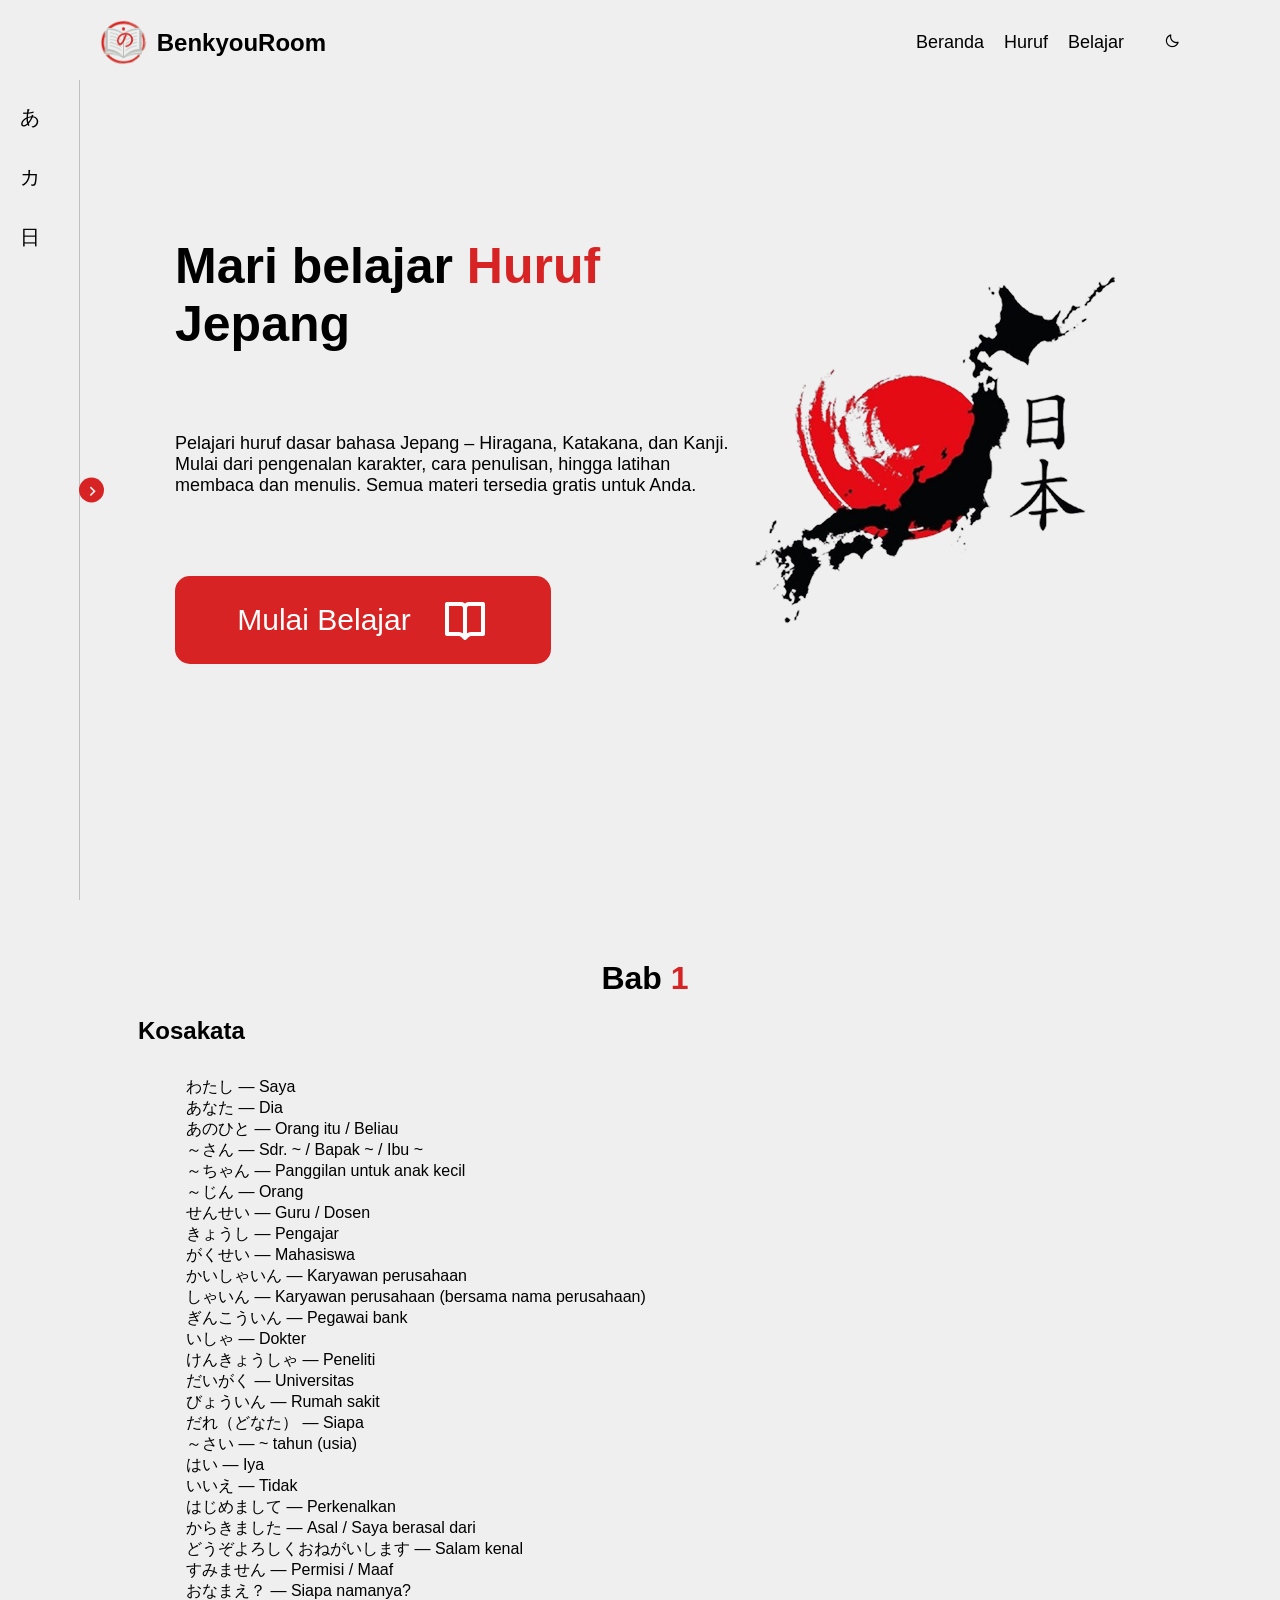
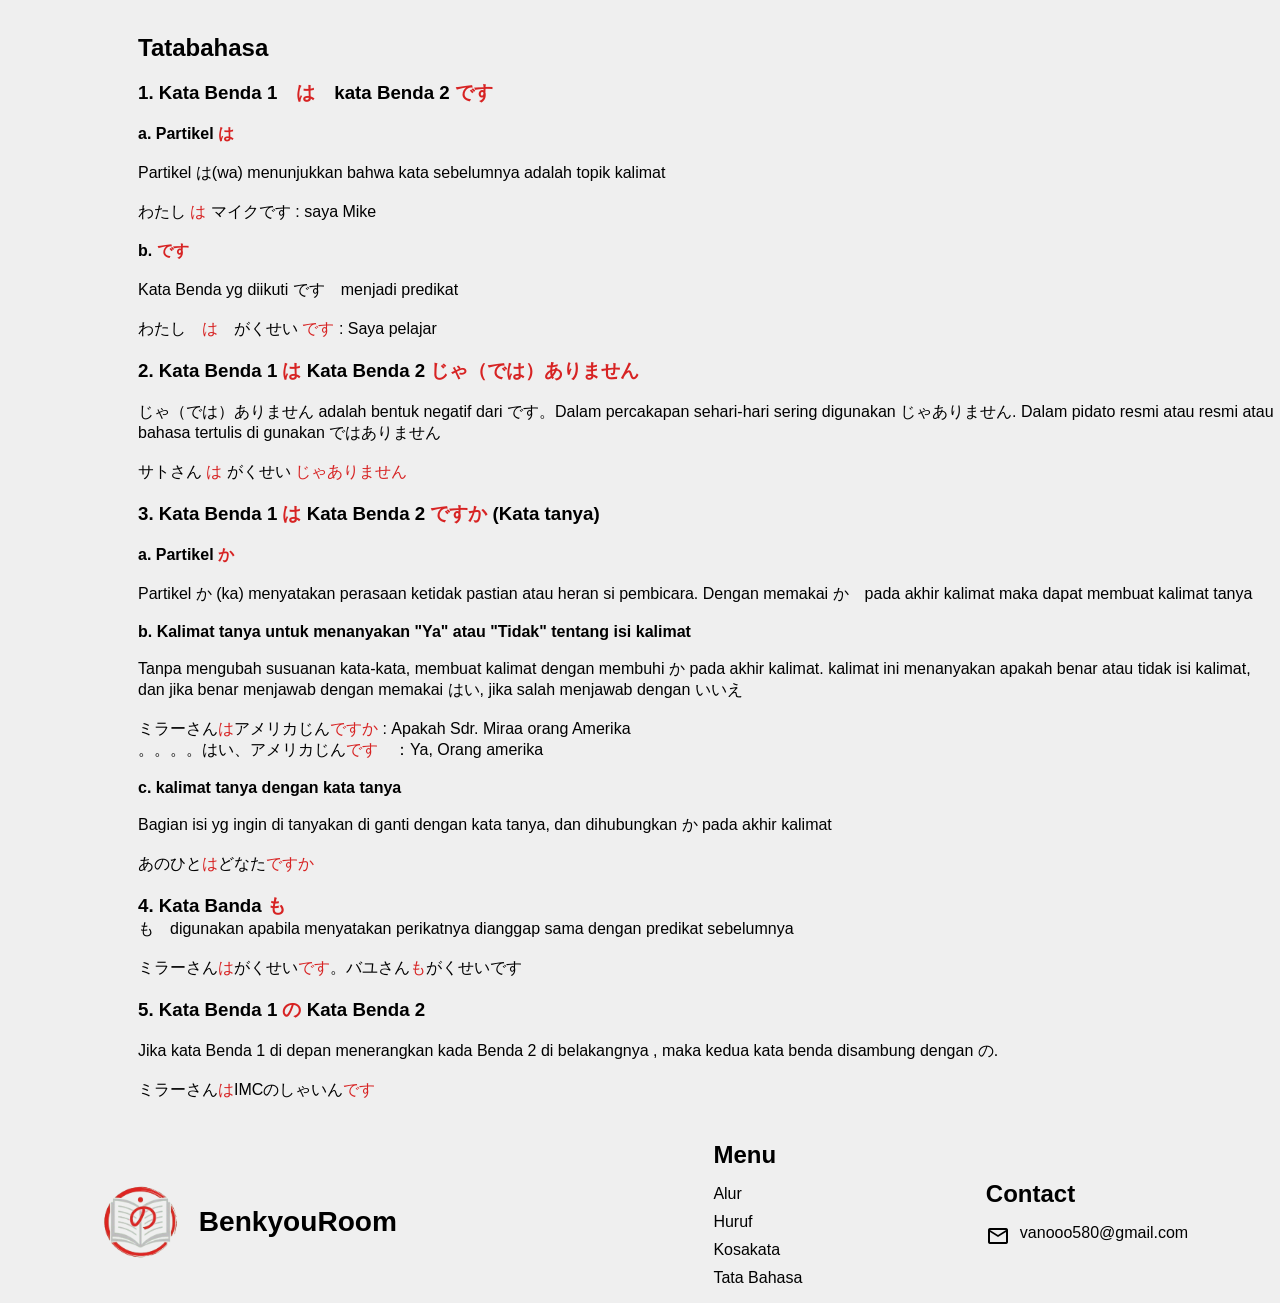
==== belajar.html @ 786892a7 "g" ====
<!DOCTYPE html>
<html lang="en">
  <head>
    <meta charset="UTF-8" />
    <meta name="viewport" content="width=device-width, initial-scale=1.0" />
    <title>BenkyouRoom</title>
    <link rel="stylesheet" href="style.css" />
    <link rel="shortcut icon" href="img/favicon.png" type="image/x-icon">
    <link href="https://unpkg.com/boxicons@2.1.4/css/boxicons.min.css" rel="stylesheet" />
    <link href="https://fonts.googleapis.com/css2?family=Material+Symbols+Outlined" rel="stylesheet" />
  </head>
  <body>
    <!-- Loading -->
    <!-- <div id="loading">
      <div class="loader"></div>
    </div> -->

    <!-- Navbar -->
    <div id="appearance">
    <nav class="nav1">
      <div class="img1">
        <img src="/img/logo.png" alt="icon" />
        <h1>BenkyouRoom</h1>
    </div>

      <i class='bx bx-menu' id="menu-icon"></i>

      <ul class="navbar1">
        <li><a href="#">Beranda</a></li>
        <li><a href="huruf.html">Huruf</a></li>
        <li><a href="belajar.html">Belajar</a></li>
        <li><div class="bottom-content">
          <li class="mode">
            <div class="moon-sun">
              <i class="bx bx-moon icon moon icon-mode toggle-mode"></i>
              <span class="mode-text text">Dark Mode</span>
            </div>
          </li>
        </div></li>
      </ul>
    
    </nav>
    
      <!-- Sidebar -->
      <div class="sidebar close">
        <i class="bx bx-chevron-right toggle"></i>
  
        <div class="menu-bar">
          <div class="menu">
            <ul class="menu-links">
              <li class="nav-link">
                <a href="#hiragana">
                  <i class="bx icon">あ</i>
                  <span class="text nav-text">Hiragana</span>
                </a>
              </li>
  
              <li class="nav-link">
                <a href="#katakana">
                  <i class="bx icon">カ</i>
                  <span class="text nav-text">Katakana</span>
                </a>
              </li>
  
              <li class="nav-link">
                <a href="#kanji">
                  <i class="bx icon">日</i>
                  <span class="text nav-text">Kanji</span>
                </a>
              </li>
            </ul>
          </div>
        </div>
      </div>

      <main class="container">
        <div class="hero-section" id="beranda">
          <div class="text">
            <h1 class="header">Mari belajar <span class="red">Huruf</span> Jepang</h1>
            <p class="descrip">
            Pelajari huruf dasar bahasa Jepang – Hiragana, Katakana, dan Kanji.
            Mulai dari pengenalan karakter, cara penulisan, hingga latihan membaca dan menulis.
            Semua materi tersedia gratis untuk Anda.
          </p>

            <div class="btn">
              <button id="btnMulai">Mulai Belajar <i class="bx bx-book-open icon"></i></button>
            </div>
          </div>

          <div class="img-wrapper">
            <img class="pulau_black" src="img/pulau_black.png" width="100%" />
            <img class="pulau_with" src="img/pulau_with.png " width="110%" />
          </div>
        </div>

        <div class="huruf-container" id="bab1">
          <h1 class="title">Bab <span class="red">1</span></h1>
          <h2 class="text-left">Kosakata</h2>

          <div class="kosakata">
            <ul class="huruf-jepang">
              <li><span class="jp">わたし</span> — <span class="id">Saya</span></li>
              <li><span class="jp">あなた</span> — <span class="id">Dia</span></li>
              <li><span class="jp">あのひと</span> — <span class="id">Orang itu / Beliau</span></li>
              <li><span class="jp">～さん</span> — <span class="id">Sdr. ~ / Bapak ~ / Ibu ~</span></li>
              <li><span class="jp">～ちゃん</span> — <span class="id">Panggilan untuk anak kecil</span></li>
              <li><span class="jp">～じん</span> — <span class="id">Orang</span></li>
              <li><span class="jp">せんせい</span> — <span class="id">Guru / Dosen</span></li>
              <li><span class="jp">きょうし</span> — <span class="id">Pengajar</span></li>
              <li><span class="jp">がくせい</span> — <span class="id">Mahasiswa</span></li>
              <li><span class="jp">かいしゃいん</span> — <span class="id">Karyawan perusahaan</span></li>
              <li><span class="jp">しゃいん</span> — <span class="id">Karyawan perusahaan (bersama nama perusahaan)</span></li>
              <li><span class="jp">ぎんこういん</span> — <span class="id">Pegawai bank</span></li>
              <li><span class="jp">いしゃ</span> — <span class="id">Dokter</span></li>
              <li><span class="jp">けんきょうしゃ</span> — <span class="id">Peneliti</span></li>
              <li><span class="jp">だいがく</span> — <span class="id">Universitas</span></li>
              <li><span class="jp">びょういん</span> — <span class="id">Rumah sakit</span></li>
              <li><span class="jp">だれ（どなた）</span> — <span class="id">Siapa</span></li>
              <li><span class="jp">～さい</span> — <span class="id">~ tahun (usia)</span></li>
              <li><span class="jp">はい</span> — <span class="id">Iya</span></li>
              <li><span class="jp">いいえ</span> — <span class="id">Tidak</span></li>
              <li><span class="jp">はじめまして</span> — <span class="id">Perkenalkan</span></li>
              <li><span class="jp">からきました</span> — <span class="id">Asal / Saya berasal dari</span></li>
              <li><span class="jp">どうぞよろしくおねがいします</span> — <span class="id">Salam kenal</span></li>
              <li><span class="jp">すみません</span> — <span class="id">Permisi / Maaf</span></li>
              <li><span class="jp">おなまえ？</span> — <span class="id">Siapa namanya?</span></li>
            </ul>
          </div>

          <div class="materi text-left">
            <h2>Tatabahasa</h2>
            <br />
            <h3>1. Kata Benda 1　<span class="red">は</span>　kata Benda 2 <span class="red">です</span></h3>
            <br />
            <h4>a. Partikel <span class="red">は</span></h4>
            <br />
            <p>Partikel は(wa) menunjukkan bahwa kata sebelumnya adalah topik kalimat</p>
            <br />
            <p>わたし <span class="red">は</span> マイクです : saya Mike</p>
            <br />
            <h4>b. <span class="red">です</span></h4>
            <br />
            <p>Kata Benda yg diikuti です　menjadi predikat</p>
            <br />
            <p>わたし　<span class="red">は</span>　がくせい <span class="red">です</span> : Saya pelajar</p>
            <br />

            <h3>2. Kata Benda 1 <span class="red">は</span> Kata Benda 2 <span class="red">じゃ（では）ありません</span></h3>
            <br />
            <p>じゃ（では）ありません adalah bentuk negatif dari です。Dalam percakapan sehari-hari sering digunakan じゃありません. Dalam pidato resmi atau resmi atau bahasa tertulis di gunakan ではありません</p>
            <br />
            <p>サトさん <span class="red">は</span> がくせい <span class="red">じゃありません</span></p>
            <br />

            <h3>3. Kata Benda 1 <span class="red">は</span> Kata Benda 2 <span class="red">ですか </span>(Kata tanya)</h3>
            <br />
            <h4>a. Partikel <span class="red">か</span></h4>
            <br />
            <p>Partikel か (ka) menyatakan perasaan ketidak pastian atau heran si pembicara. Dengan memakai か　pada akhir kalimat maka dapat membuat kalimat tanya</p>
            <br />
            <h4>b. Kalimat tanya untuk menanyakan "Ya" atau "Tidak" tentang isi kalimat</h4>
            <br />
            <p>
              Tanpa mengubah susuanan kata-kata, membuat kalimat dengan membuhi か pada akhir kalimat. kalimat ini menanyakan apakah benar atau tidak isi kalimat, dan jika benar menjawab dengan memakai はい, jika salah menjawab dengan
              いいえ　
            </p>
            <br />
            <p>ミラーさん<span class="red">は</span>アメリカじん<span class="red">ですか</span> : Apakah Sdr. Miraa orang Amerika</p>
            <p>。。。。はい、アメリカじん<span class="red">です</span>　：Ya, Orang amerika</p>
            <br />
            <h4>c. kalimat tanya dengan kata tanya</h4>
            <br />
            <p>Bagian isi yg ingin di tanyakan di ganti dengan kata tanya, dan dihubungkan か pada akhir kalimat</p>
            <br />
            <p>あのひと<span class="red">は</span>どなた<span class="red">ですか</span></p>
            <br />
            <h3>4. Kata Banda <span class="red">も</span></h3>
            <p>も　digunakan apabila menyatakan perikatnya dianggap sama dengan predikat sebelumnya</p>
            <br />
            <p>ミラーさん<span class="red">は</span>がくせい<span class="red">です</span>。バユさん<span class="red">も</span>がくせい<span class="red"></span>です</p>
            <br />
            <h3>5. Kata Benda 1 <span class="red">の</span> Kata Benda 2</h3>
            <br />
            <p>Jika kata Benda 1 di depan menerangkan kada Benda 2 di belakangnya , maka kedua kata benda disambung dengan の.</p>
            <br />
            <p>ミラーさん<span class="red">は</span>IMCのしゃいん<span class="red">です</span></p>
          </div>
        </div>

      </main>

      <footer class="container">
        <div class="footer-container">
          <div class="logo">
            <img src="img/logo.png" alt="Logo" width="18%">
            <h3>BenkyouRoom</h3>
          </div>
          <div class="menu">
            <h2>Menu</h2>
            <ul class="jarak">
              <li>Alur</li>
              <li>Huruf</li>
              <li>Kosakata</li>
              <li>Tata Bahasa</li>
            </ul>
          </div>
          <div class="contact">
            <h2>Contact</h2>
           <div class="contact-container jarak">
            <span class="material-symbols-outlined">
              mail
              </span>
            <p>vanooo580@gmail.com</p>
           </div>
          </div>
        </div>
      </footer>
    </div>
    <script src="script.js"></script>
  </body>
</html>
---- style.css ----
* {
    font-family: sans-serif;
    margin: 0;
    padding: 0;
    box-sizing: border-box;
}

:root {
    /* === Colors === */
    --body-color: #E4E9F7;
    --sidebar-color: #efefef;
    --primary-color: #D72323;
    --primary-color-light: #F6F5FF;
    --toggle-color: #DDD;
    --text-color: #000;

    /* === Transition === */
    --tran-02: all 0.2s ease;
    --tran-03: all 0.3s ease;
    --tran-04: all 0.4s ease;
    --tran-05: all 0.5s ease;
}

html {
    scroll-behavior: smooth;
}

body {
    height: 100vh;
    background-color: var(--sidebar-color);
    transition: var(--tran-05);
}

body.dark {
    --body-color: #18191a;
    --sidebar-color: #242526;
    --primary-color: #3A3B3C;
    --primary-color-light: #3a3b3c;
    --toggle-color: #fff;
    --text-color: #ccc;
}

body.dark .sidebar .toggle {
    color: var(--text-color);
}

/* ==== Loading ==== */
#loading {
    margin: 0;
    height: 100vh;
    display: flex;
    justify-content: center;
    align-items: center;
}

.loader {
    width: 50px;
    aspect-ratio: 1;
    border-radius: 50%;
    border: 8px solid #f83838;
    animation: l20-1 0.8s infinite linear alternate, l20-2 1.6s infinite linear;
}

@keyframes l20-1 {
    0% {
        clip-path: polygon(50% 50%, 0 0, 50% 0%, 50% 0%, 50% 0%, 50% 0%, 50% 0%)
    }

    12.5% {
        clip-path: polygon(50% 50%, 0 0, 50% 0%, 100% 0%, 100% 0%, 100% 0%, 100% 0%)
    }

    25% {
        clip-path: polygon(50% 50%, 0 0, 50% 0%, 100% 0%, 100% 100%, 100% 100%, 100% 100%)
    }

    50% {
        clip-path: polygon(50% 50%, 0 0, 50% 0%, 100% 0%, 100% 100%, 50% 100%, 0% 100%)
    }

    62.5% {
        clip-path: polygon(50% 50%, 100% 0, 100% 0%, 100% 0%, 100% 100%, 50% 100%, 0% 100%)
    }

    75% {
        clip-path: polygon(50% 50%, 100% 100%, 100% 100%, 100% 100%, 100% 100%, 50% 100%, 0% 100%)
    }

    100% {
        clip-path: polygon(50% 50%, 50% 100%, 50% 100%, 50% 100%, 50% 100%, 50% 100%, 0% 100%)
    }
}

@keyframes l20-2 {
    0% {
        transform: scaleY(1) rotate(0deg)
    }

    49.99% {
        transform: scaleY(1) rotate(135deg)
    }

    50% {
        transform: scaleY(-1) rotate(0deg)
    }

    100% {
        transform: scaleY(-1) rotate(-135deg)
    }
}

/* ===== TOP NAVBAR ===== */
nav {
    position: fixed;
    top: 0;
    left: 0;
    width: 100%;
    padding: 20px 100px;
    z-index: 1000;
    display: flex;
    justify-content: space-between;
    align-items: center;
    margin-bottom: 1rem;
    background-color: var(--sidebar-color);
}

.nav1 .img1 {
    display: flex;
    align-items: center;
    gap: 10px;
    color: var(--text-color);
}


.nav1 .img1 img {
    width: 12%;
}

.navbar1 {
    list-style: none;
    display: flex;
    gap: 20px;
    align-items: center;
}

.navbar1 li a {
    text-decoration: none;
    color: var(--text-color);
    font-size: 18px;
    font-weight: 500;
    transition: var(--tran-04);

}

.navbar1 li a:hover {
    color: var(--primary-color);
}

#menu-icon {
    font-size: 36px;
    color: #333;
    display: none;
}

.navbar1 .mode {
    color: var(--text-color);
}

.navbar1 .mode .moon-sun span {
    display: none;
}

/* ==== Sidebar ==== */
.sidebar {
    position: fixed;
    top: 80px;
    left: 0;
    height: calc(100% - 80px);
    width: 250px;
    background-color: var(--sidebar-color);
    transition: var(--tran-05);
    z-index: 1000;
    border-right: 1px solid rgba(0, 0, 0, 0.2);
}

body.dark .sidebar {
    border-right: 1px solid rgba(255, 255, 255, 0.2);
}

.sidebar.close {
    width: 80px;
}

.sidebar li {
    height: 50px;
    margin-top: 10px;
    list-style: none;
    display: flex;
    align-items: center;
}

.sidebar li .icon {
    display: flex;
    align-items: center;
    justify-content: center;
    font-size: 20px;
    min-width: 60px;
}

.sidebar li .icon,
.sidebar li .text {
    color: var(--text-color);
    transition: var(--tran-02);
}

.sidebar .text {
    font-size: 16px;
    font-weight: 500;
    color: var(--text-color);
    transition: var(--tran-04);
    white-space: nowrap;
    opacity: 1;
}

.sidebar.close .text {
    opacity: 0;
}

.sidebar .toggle {
    position: absolute;
    top: 50%;
    right: -25px;
    height: 25px;
    width: 25px;
    background-color: var(--primary-color);
    display: flex;
    align-items: center;
    justify-content: center;
    border-radius: 50%;
    transform: translateY(-50%) rotate(180deg);
    color: var(--sidebar-color);
    font-size: 20px;
}

.sidebar.close .toggle {
    transform: translateY(-50%);
}

body.dark .sidebar .toggle {
    color: var(--text-color);
}

.sidebar li a {
    height: 100%;
    width: 100%;
    display: flex;
    align-items: center;
    text-decoration: none;
    border-radius: 6px;
    transition: var(--tran-04);
}

.sidebar li a:hover {
    background-color: var(--primary-color);
}

.sidebar li a:hover .icon,
.sidebar li a:hover .text {
    color: var(--sidebar-color);
}

body.dark li a:hover .icon,
body.dark li a:hover .text {
    color: var(--text-color);
}

.sidebar .menu-bar {
    height: calc(100% - 10px);
    display: flex;
    flex-direction: column;
    justify-content: space-between;
}

/* ==== Hero section ==== */
.container {
    margin-left: 250px;
}

.hero-section {
    display: flex;
    justify-content: center;
    align-items: center;
    gap: 20px;
    height: 100vh;
}

.jarak {
    margin: 1rem 0;

}

body.dark .container {
    color: var(--text-color);
}

.sidebar.close~.container {
    margin-left: 10px;
}

.container .text {
    width: 35rem;
    font-size: 25px;
    display: flex;
    flex-direction: column;
    gap: 80px;
}

.container .descrip {
    font-size: large;
}

.red {
    color: #D72323;
}

.btn button {
    background-color: #D72323;
    padding: 20px;
    border: none;
    border-radius: 15px;
    color: #fff;
    width: 376px;
    font-size: 30px;
    display: flex;
    align-items: center;
    justify-content: center;
    gap: 30px;
    cursor: pointer;
    transition: transform 0.4s ease, box-shadow 0.4s ease;
}

.btn a {
    text-decoration: none;
}

.btn button:hover {
    transform: translateY(-20px);
    transition: var(--tran-05);
}

.btn button .icon {
    font-size: 3rem;
}

.pulau_black {
    display: block;
}

.pulau_with {
    display: none;
}

body.dark .pulau_black {
    display: none;
}

body.dark .pulau_with {
    display: block;
}

/* ≒＝＝＝ Table ==== */
.huruf-container {
    width: 100%;
    display: flex;
    flex-direction: column;
    justify-content: center;
    padding: 40px 0;
}

.huruf-wrapper {
    display: flex;
    align-items: center;
    justify-content: center;
    margin-top: 2rem;
}

.title {
    text-align: center;
    font-size: 32px;
    font-weight: bold;
    margin: 20px;
}

table {
    border-collapse: collapse;
    margin-top: 2rem;
}

table td {
    width: 80px;
    height: 80px;
    border: 1px solid #000;
    text-align: center;
    vertical-align: middle;
    font-size: 28px;
    font-weight: bold;
    position: relative;
}

table td:hover {
    background-color: var(--primary-color);
    color: #fff;
    transform: scale(1.15);
    outline: 1px solid #000;
    border-radius: 10px;
    cursor: pointer;
}

body.dark table td {
    border-color: #fff;
}

table td span {
    display: block;
    font-size: 14px;
    margin-top: 4px;
    font-weight: normal;
}


/* ==== Alur ==== */

#alur {
    width: 100%;
    display: flex;
    flex-direction: column;
    align-items: center;
    margin-top: 3rem;
}

#alur .title {
    font-size: 40px;
    margin-bottom: 2rem;
}

#alur .title .red {
    color: #D72323;
}

.huruf-wrapper {
    display: flex;
    justify-content: center;
    flex-wrap: wrap;
    gap: 2rem;
}

.box {
    width: 250px;
    background: var(--body-color);
    border-radius: 15px;
    padding: 30px;
    text-align: center;
    box-shadow: 0px 5px 15px rgba(0, 0, 0, 0.12);
    transition: 0.3s;
}

.box:hover {
    transform: translateY(-5px);
    box-shadow: 0px 8px 20px rgba(0, 0, 0, 0.15);
}

.box h1,
.box i {
    font-size: 70px;
    margin-bottom: 10px;
    color: #D72323;
}


.box h4 {
    font-size: 18px;
    color: var(--text-color);
    margin-bottom: 3px;
}

.box h2 {
    font-size: 20px;
    color: #D72323;
    margin-bottom: 12px;
}

.box span {
    display: block;
    width: 80%;
    height: 3px;
    background: #D72323;
    margin: 0 auto 15px auto;
    border-radius: 10px;
}

.box ul {
    list-style: none;
    padding: 0;
}

.box ul li {
    font-size: 15px;
    text-align: center;
}


/* ==== footer ==== */

.footer-container {
    width: 100%;
    display: flex;
    align-items: center;
    justify-content: space-around;
}

.footer-container .logo {
    display: flex;
    align-items: center;
    font-size: x-large;
    gap: 20px;
}

.footer-container .menu ul li {
    list-style: none;
    margin-bottom: 10px;
}

.footer-container .contact-container {
    display: flex;
    gap: 10px;
}

.tag {
    text-align: center;
    padding: 10px;
    background-color: #000;
    color: var(--body-color);
}

body.dark footer,
body.dark footer .tag {
    color: var(--text-color);
}

/* ==== Bab ==== */
.text-left {
    margin-left: 8rem;
}

.huruf-jepang {
    margin-left: 11rem;
    margin-top: 2rem;
    margin-bottom: 2rem;
}

.huruf-jepang,
.romaji {
    list-style: none;
}

/* ==== Tablet ==== */

@media only screen and (min-width: 577px) and (max-width: 768px) {

    .sidebar {
        width: 190px;
    }

    .sidebar.close {
        width: 70px;
    }

    .sidebar li .icon {
        font-size: 18px;
        min-width: 50px;
    }

    .sidebar .text {
        font-size: 14px;
    }

    .sidebar .toggle {
        right: -22px;
        height: 30px;
        width: 30px;
        font-size: 18px;
    }

    .menu-bar .mode .moon-sun {
        width: 50px;
    }

    .toggle-switch .switch {
        height: 20px;
        width: 40px;
    }

    .switch::before {
        height: 13px;
        width: 13px;
        left: 4px;
    }

    .sidebar~.container {
        margin-left: 200px;
        transition: var(--tran-05);
    }

    .sidebar.close~.container {
        margin-left: 70px;
    }

    .hero-section {
        flex-direction: column;
        justify-content: center;
        align-items: center;
        text-align: center;
        height: auto;
        padding: 50px 0;
        gap: 40px;
        margin-top: 3rem;
    }

    .container .text {
        width: 90%;
        font-size: 20px;
        gap: 40px;
    }

    .container .text .header {
        font-size: 32px;
        line-height: 1.3;
    }

    .descrip {
        font-size: 17px;
    }

    /* ===== BUTTON ===== */
    .btn button {
        width: 260px;
        font-size: 22px;
        padding: 15px;
        gap: 15px;
        margin-left: 10rem;
    }

    .btn button .icon {
        font-size: 2.2rem;
    }

    .img-wrapper {
        width: 80%;
        display: flex;
        justify-content: center;
    }

    .pulau_black,
    .pulau_with {
        width: 100%;
    }

    .nav-menu {
        gap: 20px;
    }

    .nav-logo {
        width: 45px;
    }

    .nav-title {
        font-size: 22px;
    }

    .huruf-wrapper {
        width: 80%;
        overflow-x: auto;
        display: flex;
        margin-left: 4rem;
    }

    .huruf-wrapper table {
        width: 100%;
        max-width: 900px;
        border-collapse: collapse;
    }

    .footer-container {
        flex-direction: column;
        text-align: center;
        gap: 10px;
    }

    .kosakata {
        padding-left: 1rem;

    }
}

@media (max-width: 576px) {

    nav {
        display: flex;
        justify-content: space-between;
        align-items: center;
        padding: 20px 30px;
    }

    .nav1 .img1 {
        display: flex;
        align-items: center;
        gap: 10px;
    }


    .nav1 .img1 img {
        width: 19%;
    }

    .img1 h1 {
        font-size: 18px;
    }

    .navbar1 .mode .moon-sun{
        display: flex;
        gap: 20px;
    }
    .navbar1 .mode .moon-sun span {
        display: block;
    }

    .hero-section {
        flex-direction: column;
        justify-content: center;
        align-items: center;
        text-align: center;
        height: auto;
        padding: 50px 0;
        gap: 40px;
        margin-top: 3rem;
    }

    .btn button {
        width: 260px;
        font-size: 22px;
        padding: 15px;
        gap: 15px;
        margin-left: 3rem;
    }

    .btn button .icon {
        font-size: 2.2rem;
    }

    .container .text {
        width: 90%;
        font-size: 20px;
        gap: 40px;
    }

    .container .text .header {
        font-size: 32px;
        line-height: 1.3;
    }

    .descrip {
        font-size: 13px;
    }

    .sidebar {
        display: none;
    }

    #menu-icon {
        display: block;
        cursor: pointer;
        color: var(--primary-color);
    }

    .navbar1 {
        position: fixed;
        top: 90px;
        left: 0;
        width: 100%;
        display: block;
        padding: 0.5rem 4%;
        background-color: var(--sidebar-color);
        box-shadow: 0 5px 10px rgba(0, 0, 0, 0.1);
        border-bottom: 1px solid #000000;
        display: none;
    }

    .navbar1.active {
        display: block;
    }

    .navbar1 li {
        margin: 1.5rem 0;
    }

    .footer-container {
        flex-direction: column;
        text-align: center;
        gap: 10px;
    }

    .huruf-jepang, .materi{
        margin-left: 1rem;
    } 

}
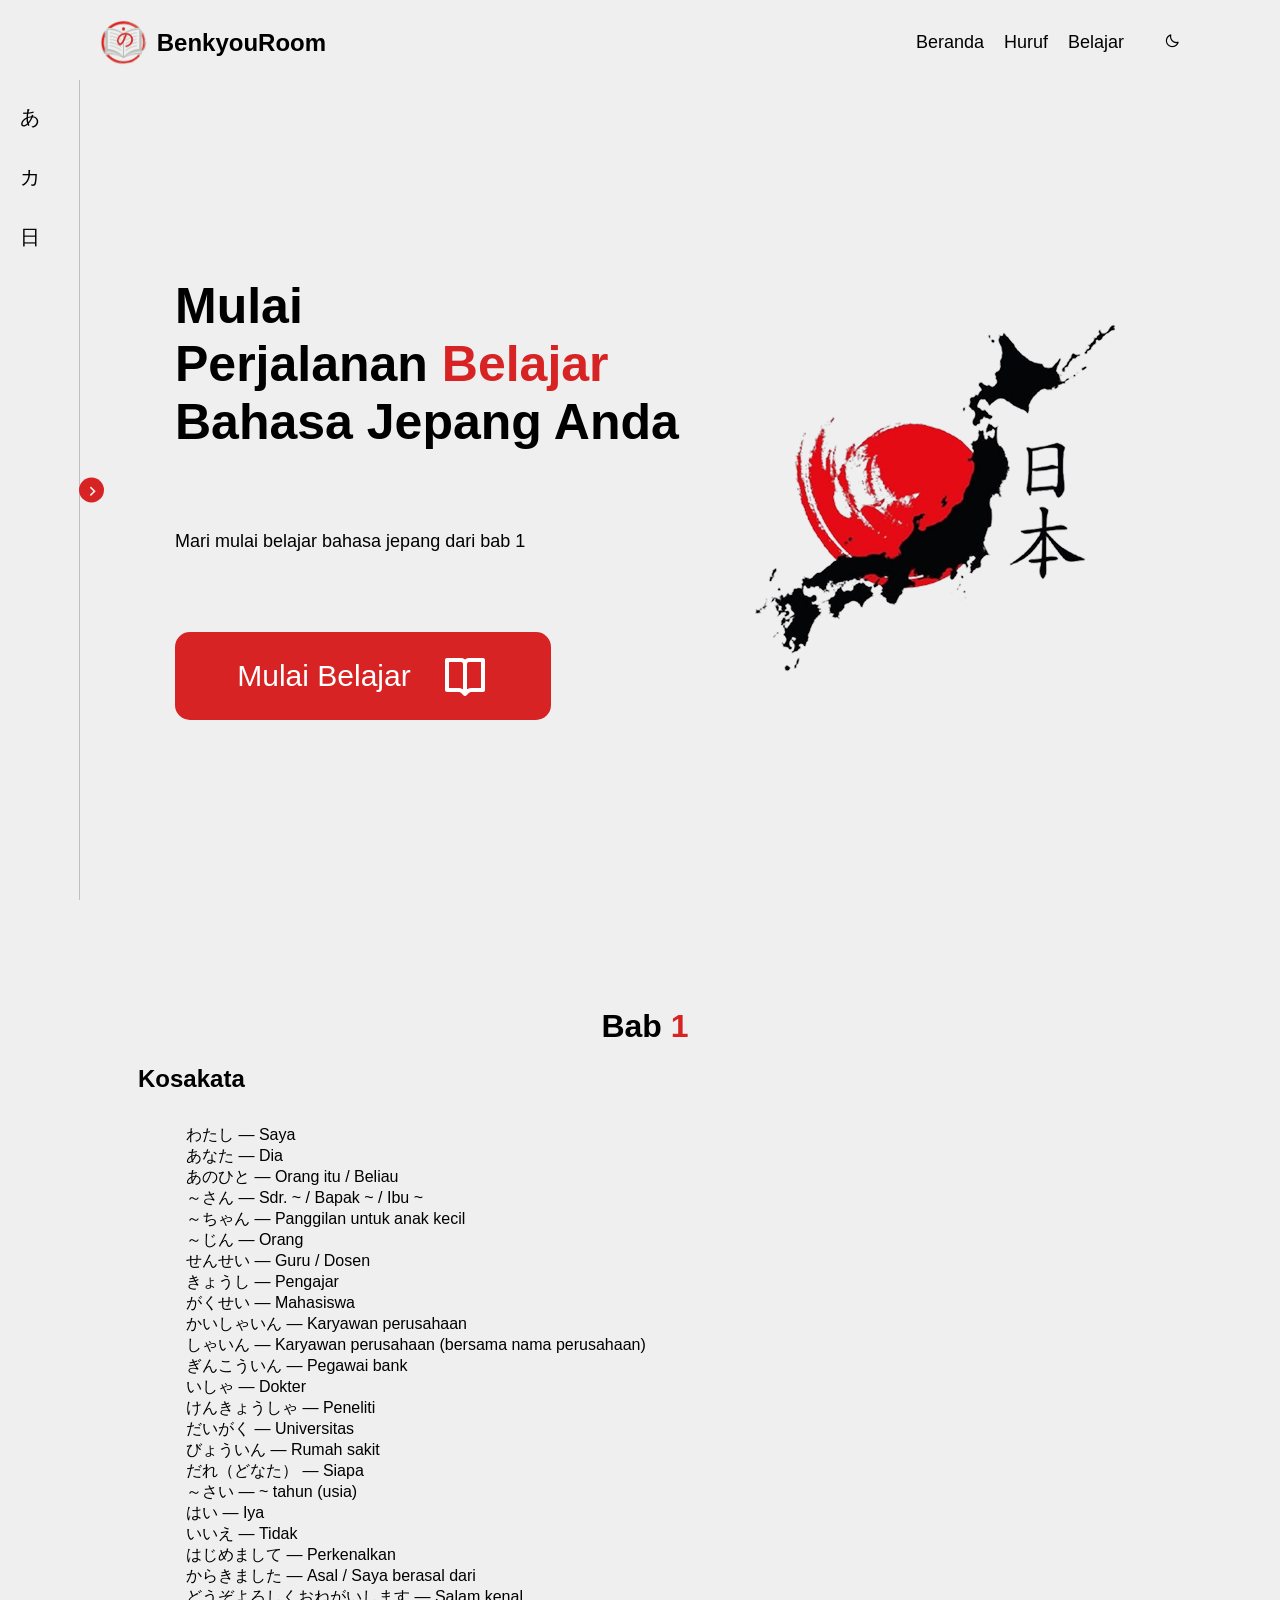
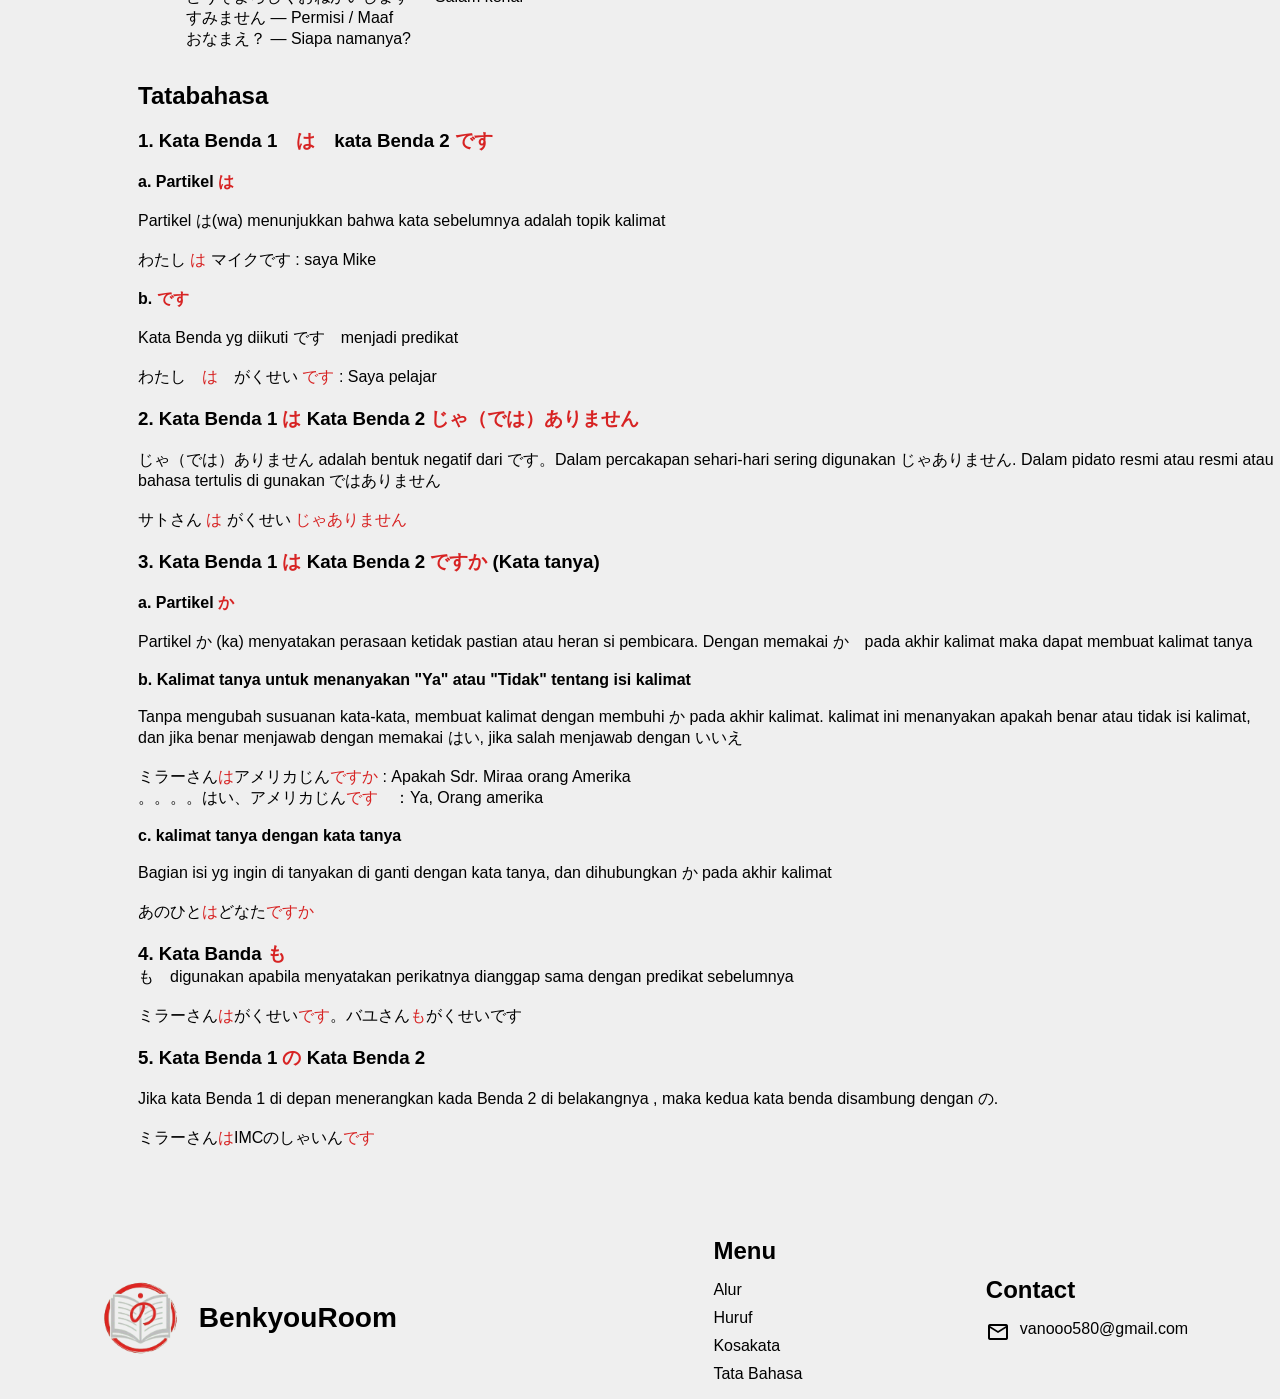
==== commit f8fdc347: "semiapekfinel" ====
--- a/belajar.html
+++ b/belajar.html
@@ -26,9 +26,9 @@
       <i class='bx bx-menu' id="menu-icon"></i>
 
       <ul class="navbar1">
-        <li><a href="#">Beranda</a></li>
+        <li><a href="index.html">Beranda</a></li>
         <li><a href="huruf.html">Huruf</a></li>
-        <li><a href="belajar.html">Belajar</a></li>
+        <li><a href="#">Belajar</a></li>
         <li><div class="bottom-content">
           <li class="mode">
             <div class="moon-sun">
@@ -76,13 +76,11 @@
       <main class="container">
         <div class="hero-section" id="beranda">
           <div class="text">
-            <h1 class="header">Mari belajar <span class="red">Huruf</span> Jepang</h1>
-            <p class="descrip">
-            Pelajari huruf dasar bahasa Jepang – Hiragana, Katakana, dan Kanji.
-            Mulai dari pengenalan karakter, cara penulisan, hingga latihan membaca dan menulis.
-            Semua materi tersedia gratis untuk Anda.
-          </p>
-
+            <h1 class="header">
+              Mulai <br />
+              Perjalanan <span class="red">Belajar </span>Bahasa Jepang Anda
+            </h1>
+            <p class="descrip">Mari mulai belajar bahasa jepang dari bab 1</p>
             <div class="btn">
               <button id="btnMulai">Mulai Belajar <i class="bx bx-book-open icon"></i></button>
             </div>
--- a/style.css
+++ b/style.css
@@ -42,71 +42,6 @@
 
 body.dark .sidebar .toggle {
     color: var(--text-color);
-}
-
-/* ==== Loading ==== */
-#loading {
-    margin: 0;
-    height: 100vh;
-    display: flex;
-    justify-content: center;
-    align-items: center;
-}
-
-.loader {
-    width: 50px;
-    aspect-ratio: 1;
-    border-radius: 50%;
-    border: 8px solid #f83838;
-    animation: l20-1 0.8s infinite linear alternate, l20-2 1.6s infinite linear;
-}
-
-@keyframes l20-1 {
-    0% {
-        clip-path: polygon(50% 50%, 0 0, 50% 0%, 50% 0%, 50% 0%, 50% 0%, 50% 0%)
-    }
-
-    12.5% {
-        clip-path: polygon(50% 50%, 0 0, 50% 0%, 100% 0%, 100% 0%, 100% 0%, 100% 0%)
-    }
-
-    25% {
-        clip-path: polygon(50% 50%, 0 0, 50% 0%, 100% 0%, 100% 100%, 100% 100%, 100% 100%)
-    }
-
-    50% {
-        clip-path: polygon(50% 50%, 0 0, 50% 0%, 100% 0%, 100% 100%, 50% 100%, 0% 100%)
-    }
-
-    62.5% {
-        clip-path: polygon(50% 50%, 100% 0, 100% 0%, 100% 0%, 100% 100%, 50% 100%, 0% 100%)
-    }
-
-    75% {
-        clip-path: polygon(50% 50%, 100% 100%, 100% 100%, 100% 100%, 100% 100%, 50% 100%, 0% 100%)
-    }
-
-    100% {
-        clip-path: polygon(50% 50%, 50% 100%, 50% 100%, 50% 100%, 50% 100%, 50% 100%, 0% 100%)
-    }
-}
-
-@keyframes l20-2 {
-    0% {
-        transform: scaleY(1) rotate(0deg)
-    }
-
-    49.99% {
-        transform: scaleY(1) rotate(135deg)
-    }
-
-    50% {
-        transform: scaleY(-1) rotate(0deg)
-    }
-
-    100% {
-        transform: scaleY(-1) rotate(-135deg)
-    }
 }
 
 /* ===== TOP NAVBAR ===== */
@@ -284,6 +219,7 @@
 /* ==== Hero section ==== */
 .container {
     margin-left: 250px;
+    margin-top: 3rem;
 }
 
 .hero-section {
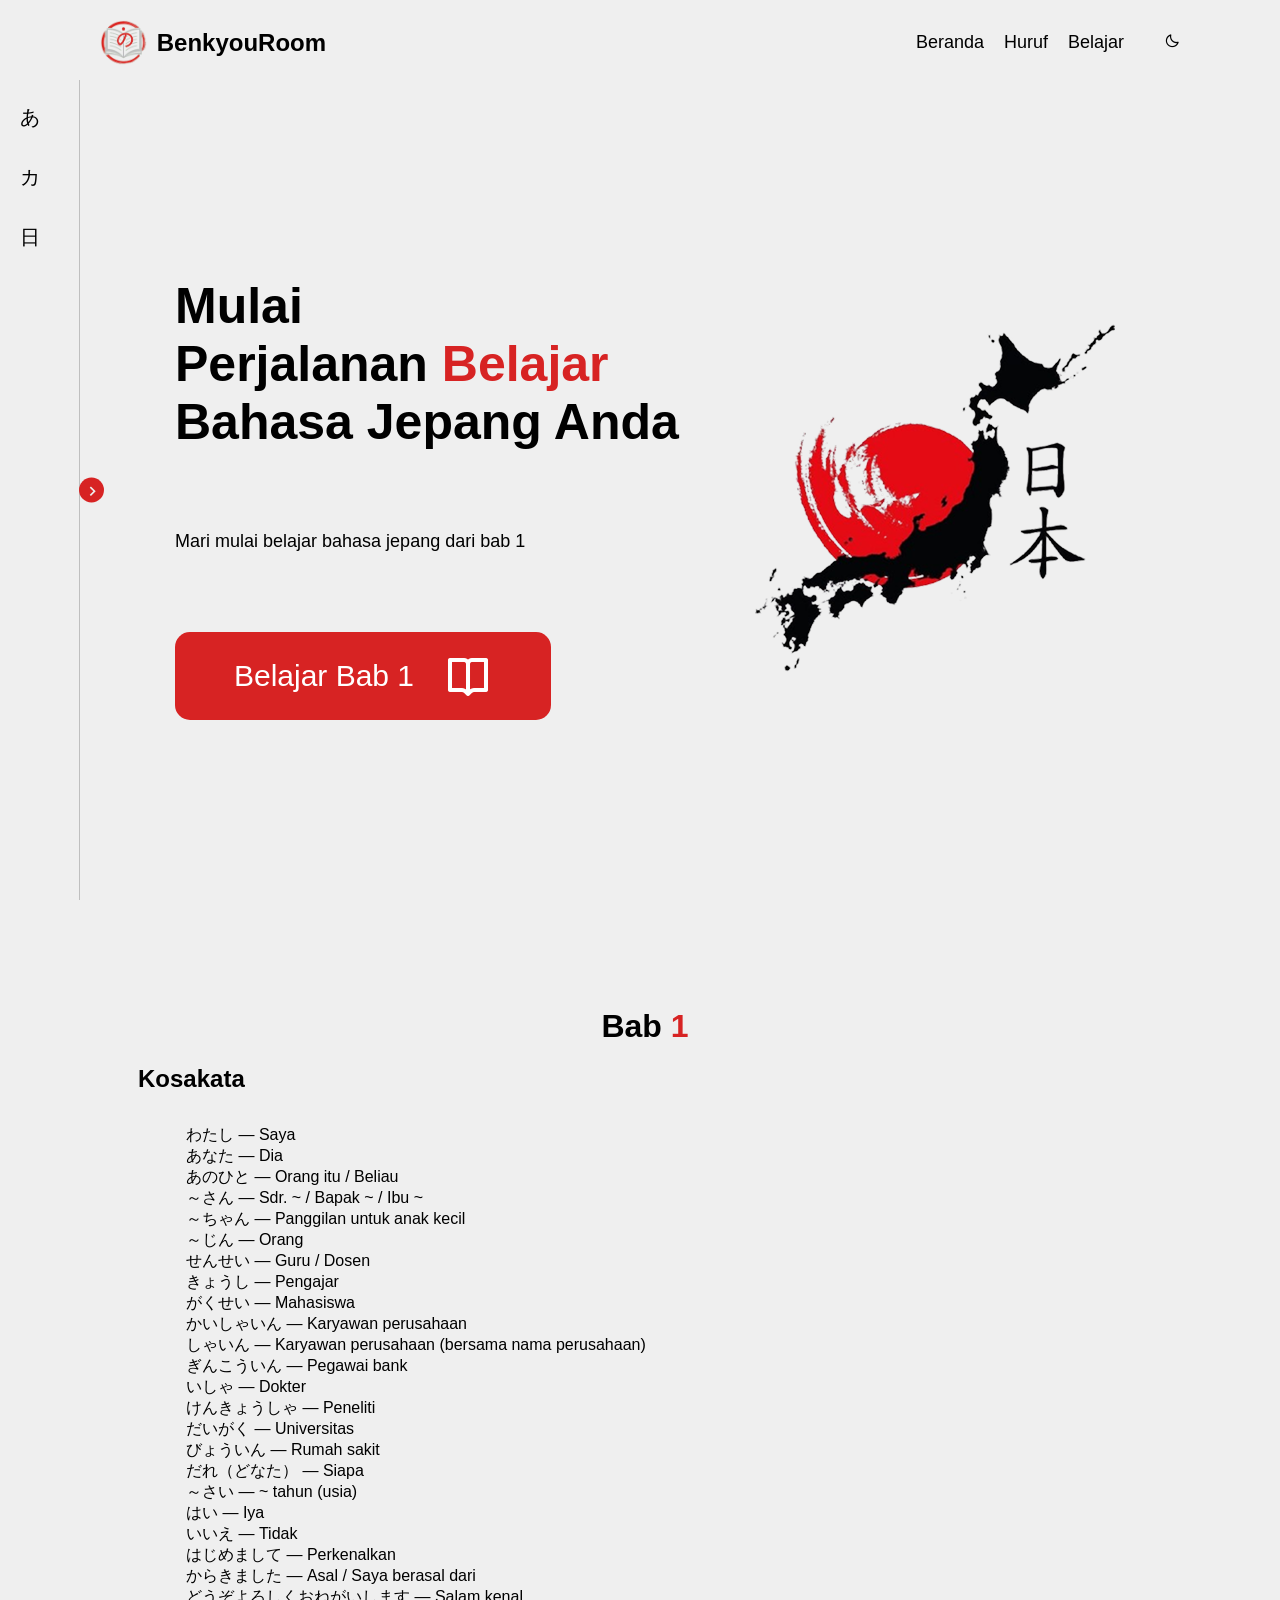
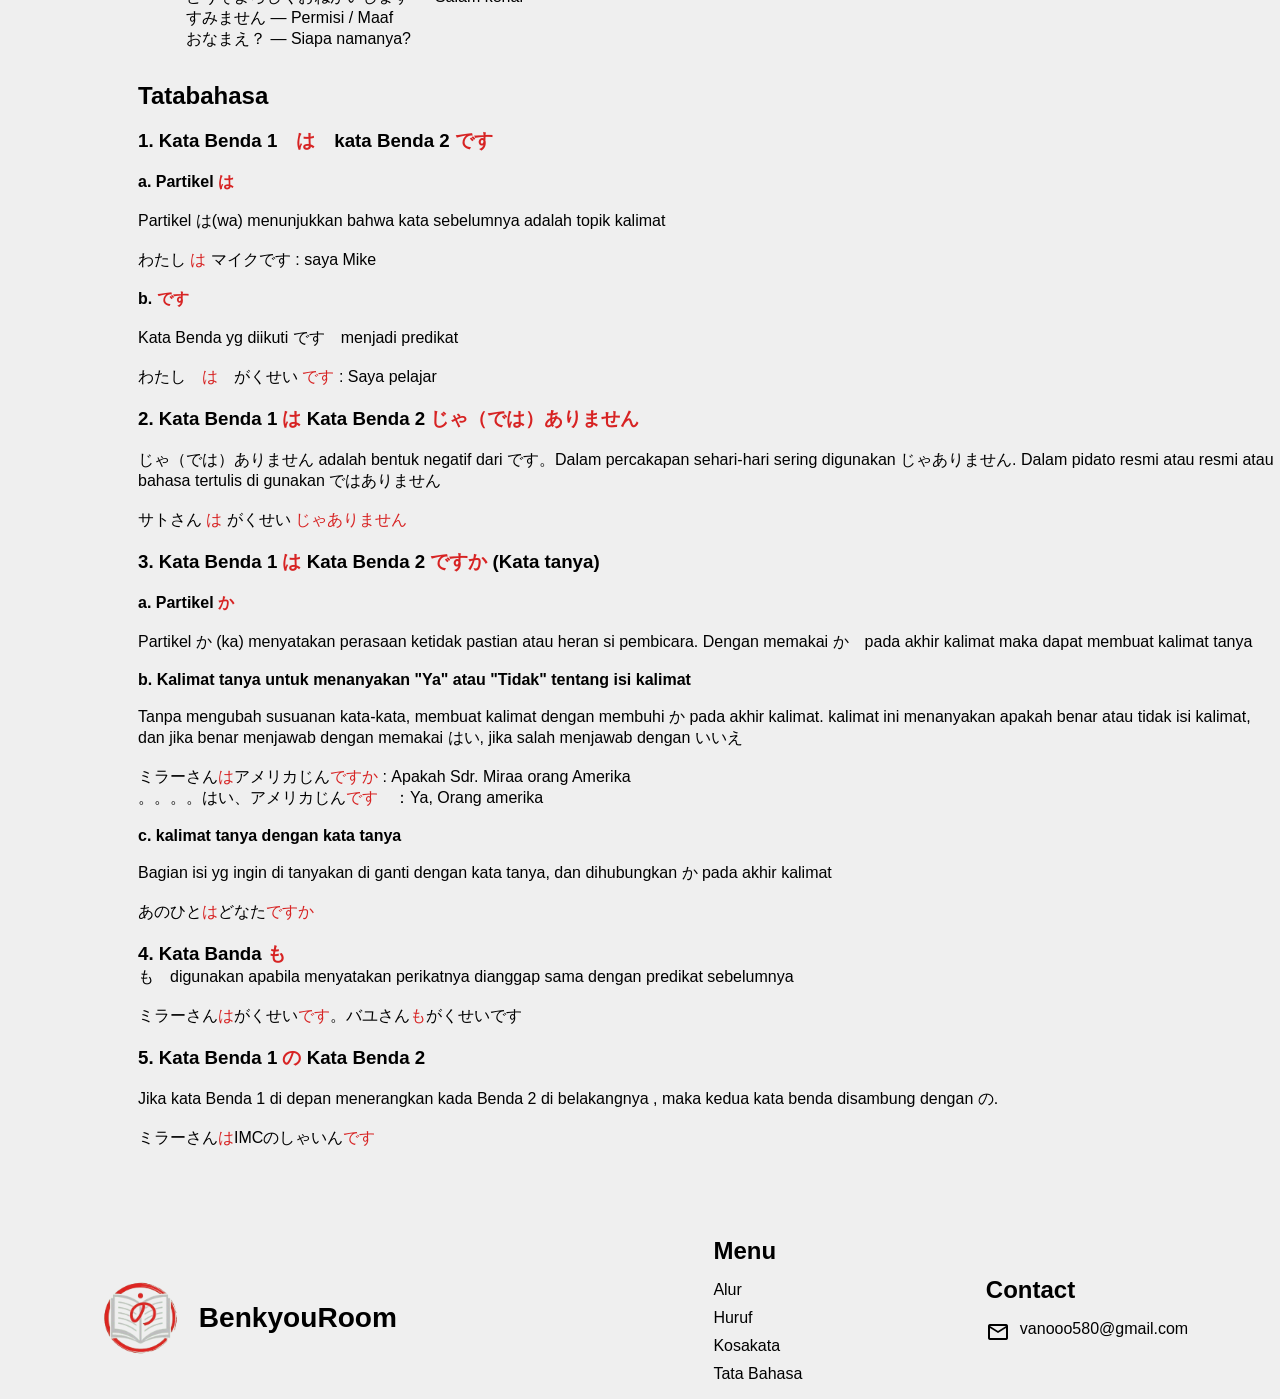
==== commit a6c95091: "Final" ====
--- a/belajar.html
+++ b/belajar.html
@@ -10,11 +10,6 @@
     <link href="https://fonts.googleapis.com/css2?family=Material+Symbols+Outlined" rel="stylesheet" />
   </head>
   <body>
-    <!-- Loading -->
-    <!-- <div id="loading">
-      <div class="loader"></div>
-    </div> -->
-
     <!-- Navbar -->
     <div id="appearance">
     <nav class="nav1">
@@ -82,7 +77,9 @@
             </h1>
             <p class="descrip">Mari mulai belajar bahasa jepang dari bab 1</p>
             <div class="btn">
-              <button id="btnMulai">Mulai Belajar <i class="bx bx-book-open icon"></i></button>
+              <a href="#bab1">
+                <button>Belajar Bab 1 <i class="bx bx-book-open icon"></i></button>
+              </a>
             </div>
           </div>
 
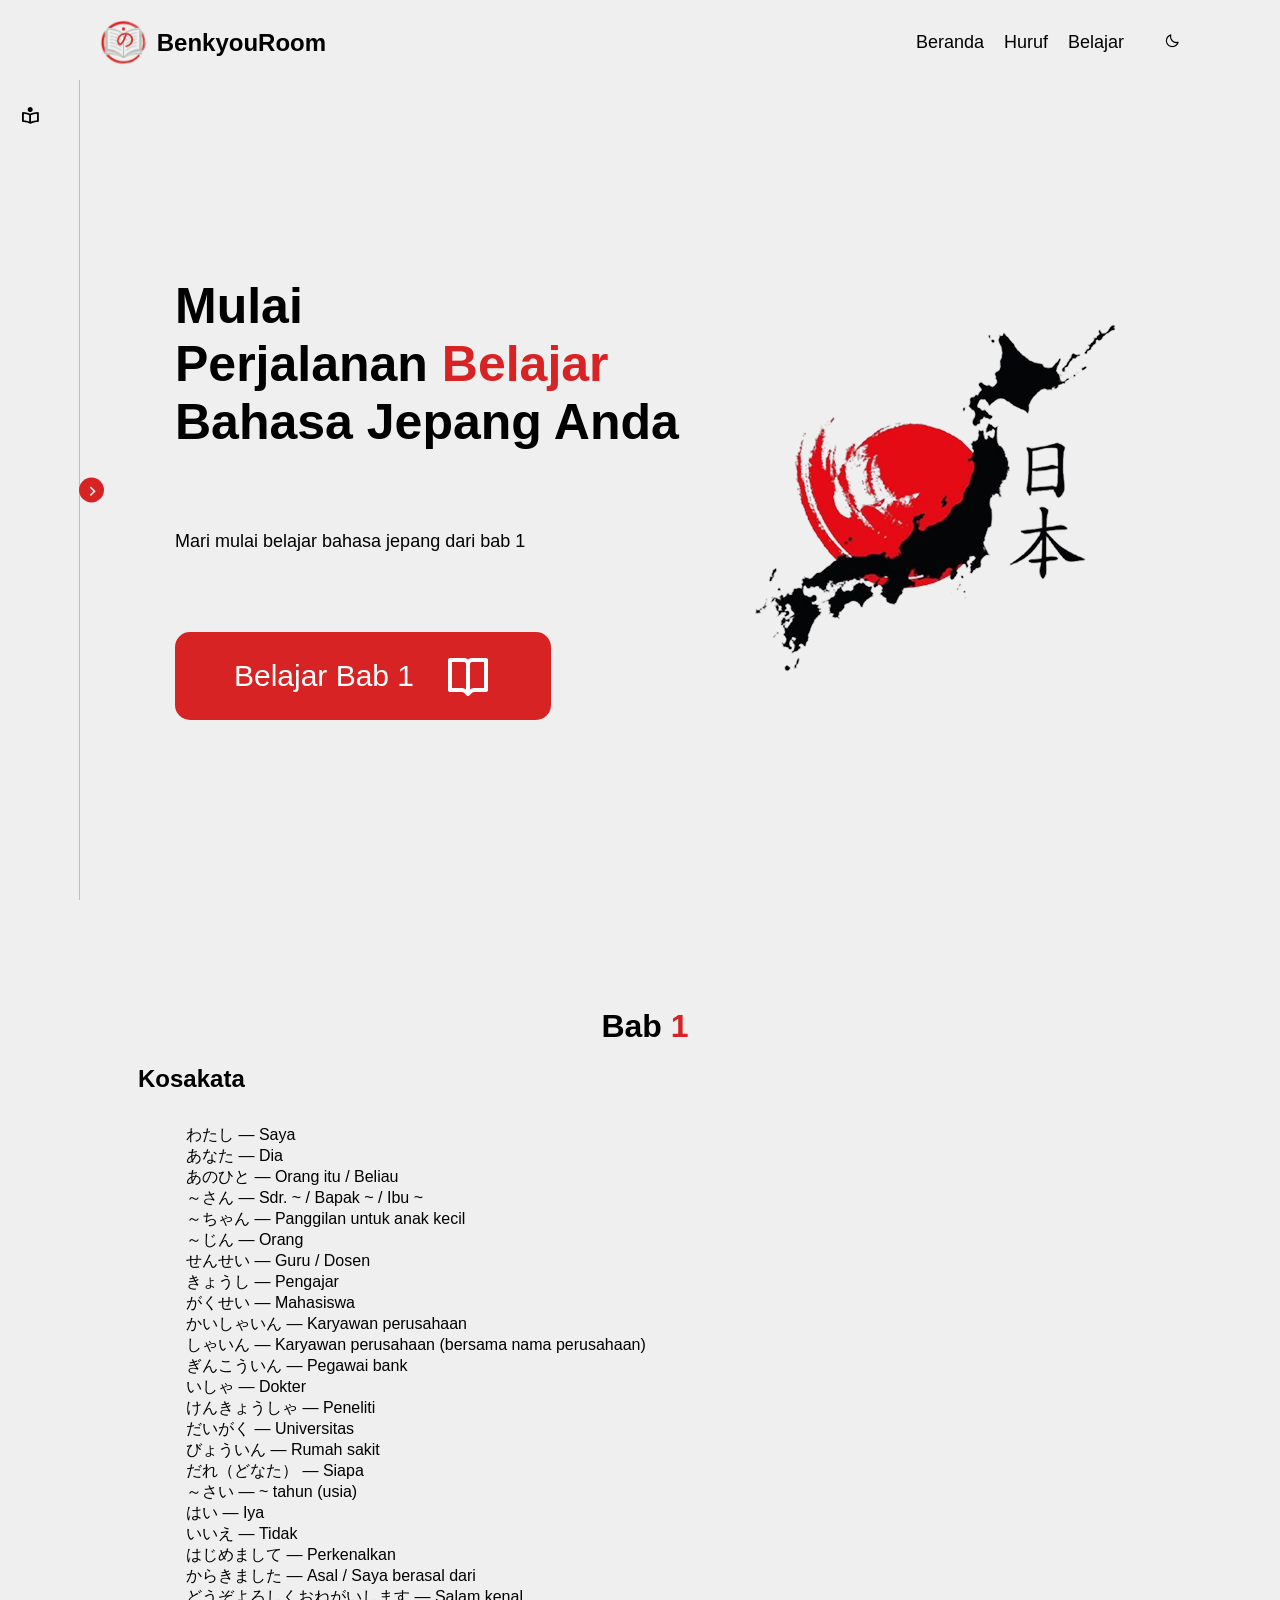
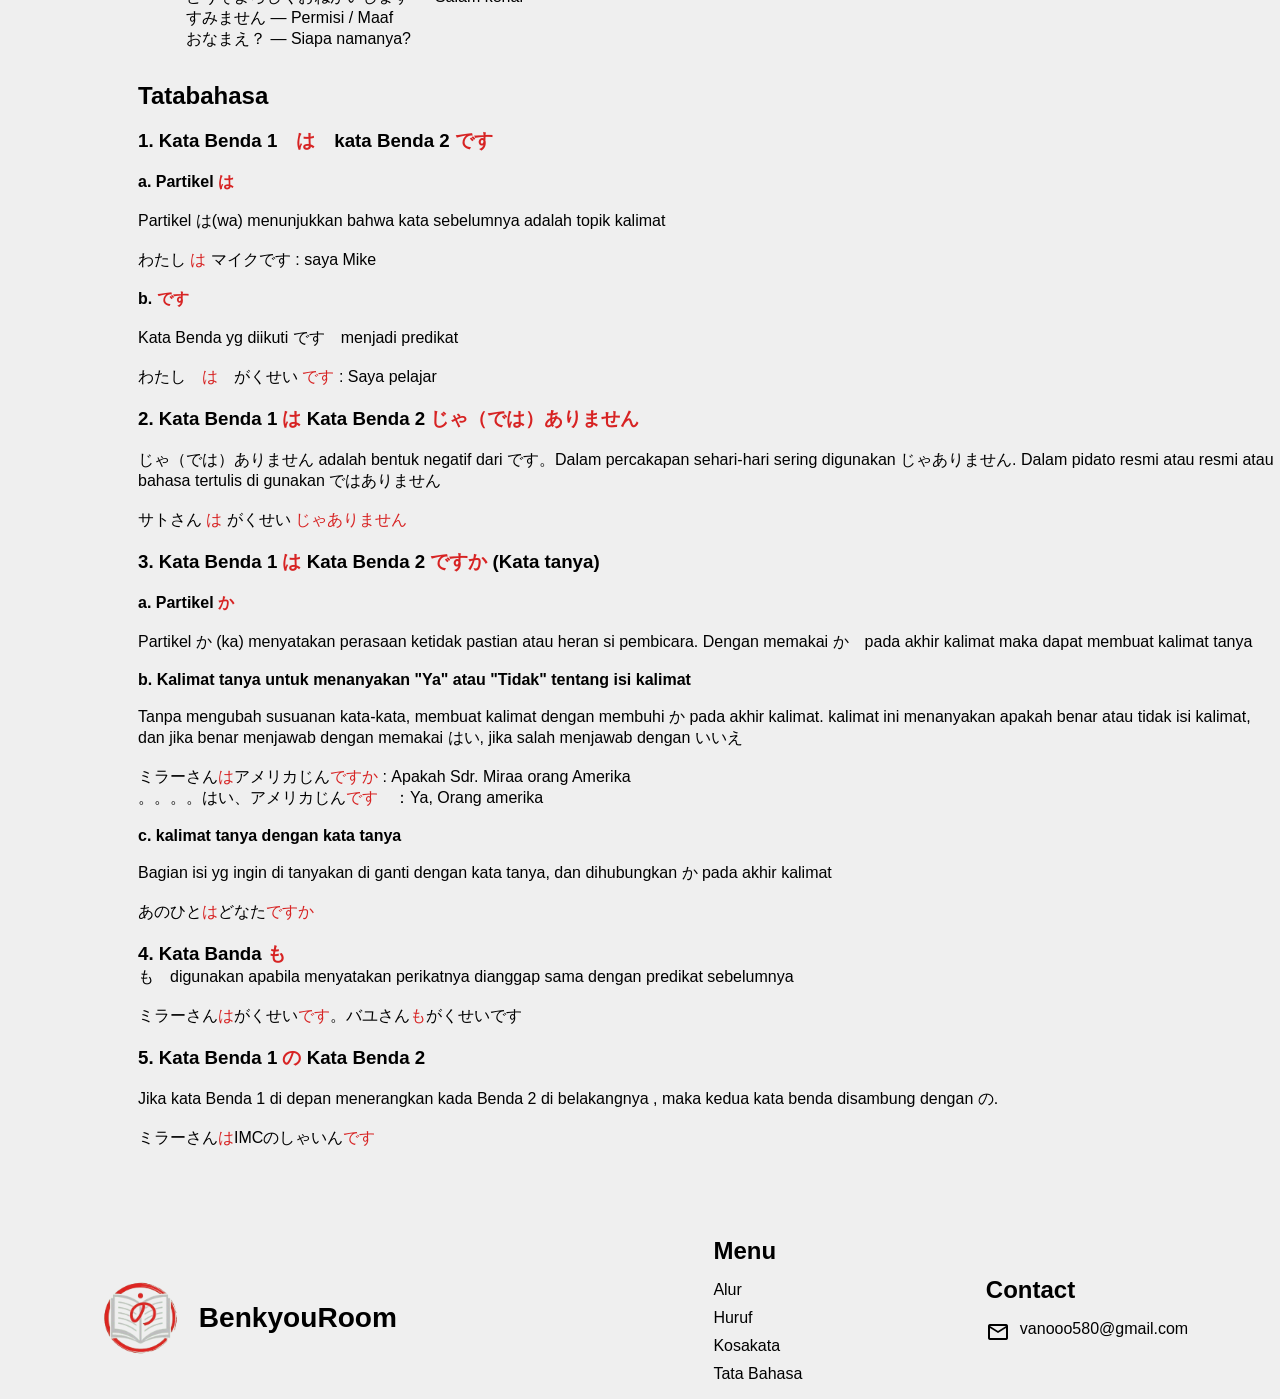
==== commit aef4b2f4: "finalPart1" ====
--- a/belajar.html
+++ b/belajar.html
@@ -44,23 +44,9 @@
           <div class="menu">
             <ul class="menu-links">
               <li class="nav-link">
-                <a href="#hiragana">
-                  <i class="bx icon">あ</i>
-                  <span class="text nav-text">Hiragana</span>
-                </a>
-              </li>
-  
-              <li class="nav-link">
-                <a href="#katakana">
-                  <i class="bx icon">カ</i>
-                  <span class="text nav-text">Katakana</span>
-                </a>
-              </li>
-  
-              <li class="nav-link">
-                <a href="#kanji">
-                  <i class="bx icon">日</i>
-                  <span class="text nav-text">Kanji</span>
+                <a href="#bab1">
+                  <i class='bx bx-book-reader icon'></i>
+                  <span class="text nav-text">Bab 1</span>
                 </a>
               </li>
             </ul>
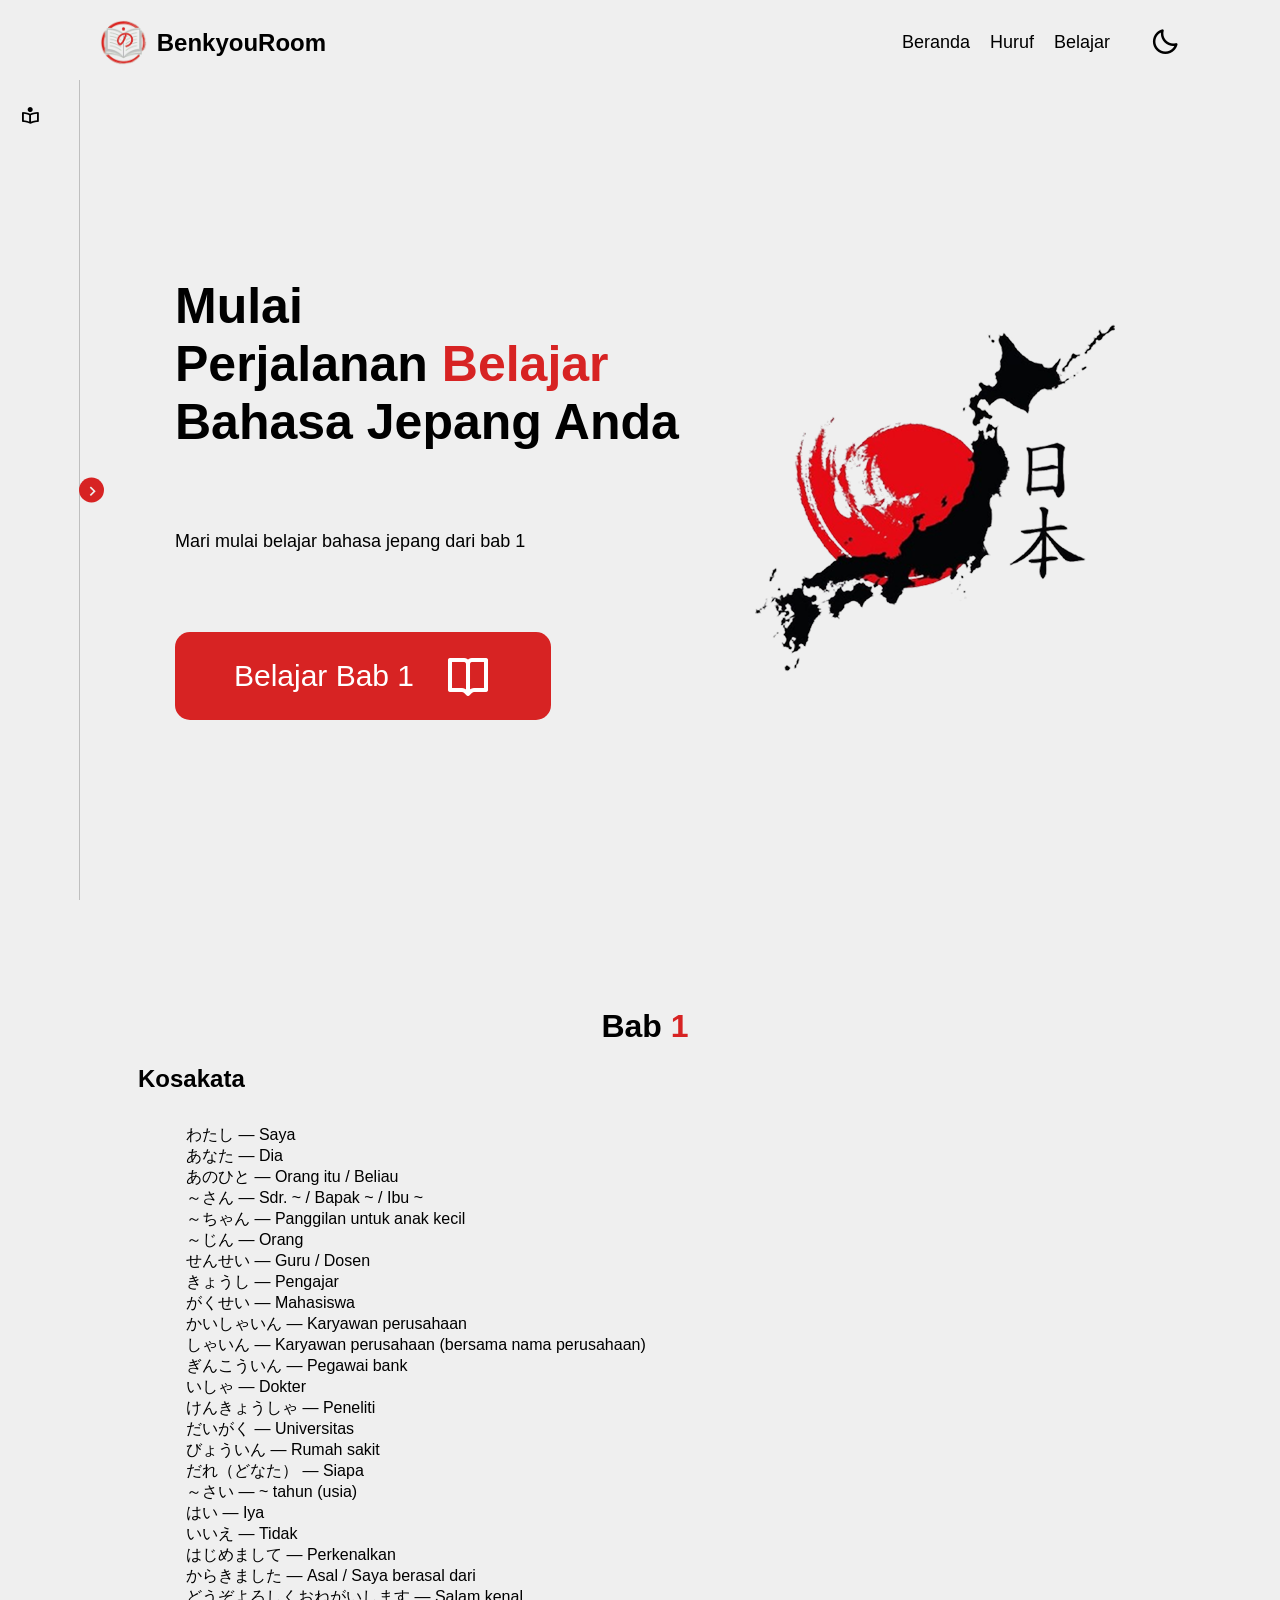
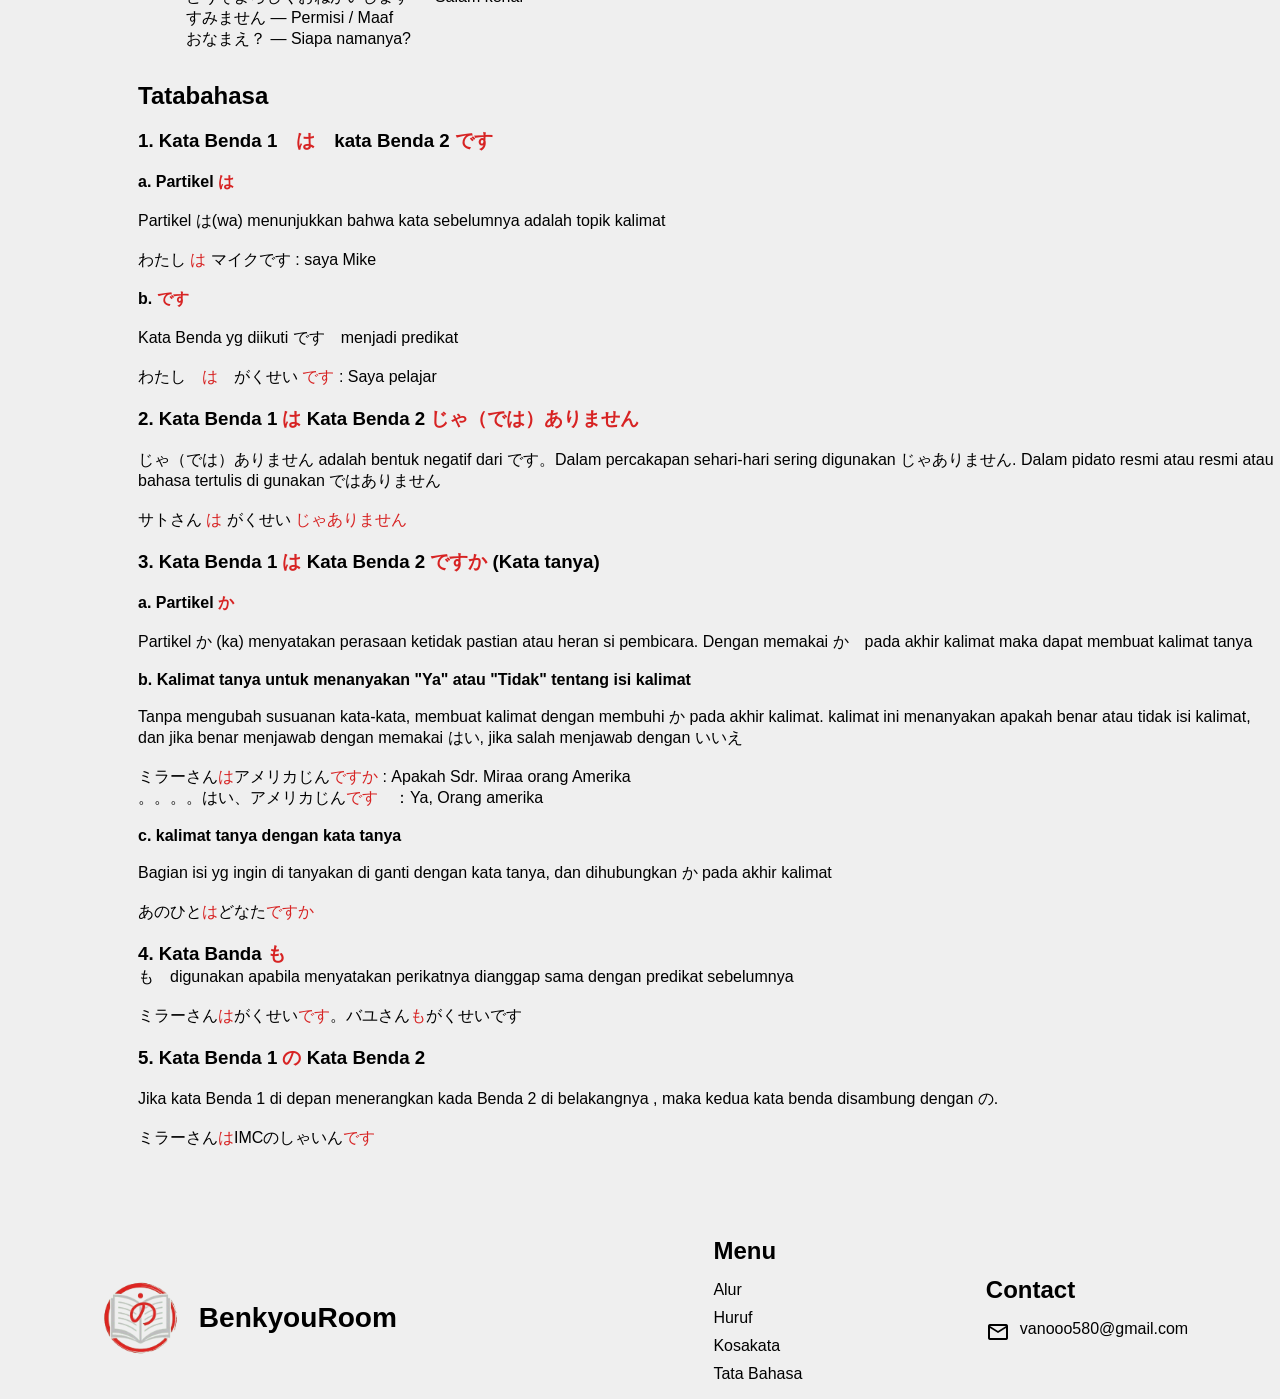
==== commit dd55e84d: "Perbaikan 1" ====
--- a/belajar.html
+++ b/belajar.html
@@ -28,7 +28,6 @@
           <li class="mode">
             <div class="moon-sun">
               <i class="bx bx-moon icon moon icon-mode toggle-mode"></i>
-              <span class="mode-text text">Dark Mode</span>
             </div>
           </li>
         </div></li>
--- a/style.css
+++ b/style.css
@@ -97,12 +97,8 @@
     display: none;
 }
 
-.navbar1 .mode {
-    color: var(--text-color);
-}
-
-.navbar1 .mode .moon-sun span {
-    display: none;
+.toggle-mode{
+    font-size: 30px;
 }
 
 /* ==== Sidebar ==== */
@@ -527,10 +523,6 @@
         font-size: 18px;
     }
 
-    .menu-bar .mode .moon-sun {
-        width: 50px;
-    }
-
     .toggle-switch .switch {
         height: 20px;
         width: 40px;
@@ -739,6 +731,19 @@
         margin: 1.5rem 0;
     }
 
+    .mode{
+        background-color: var(--primary-color);
+        padding: 12px;
+        border-radius: 10px;
+    }
+
+    #mode{
+        color: var(--text-color);
+       display: block;
+       margin: 0 auto;
+    }
+
+    
     .footer-container {
         flex-direction: column;
         text-align: center;
